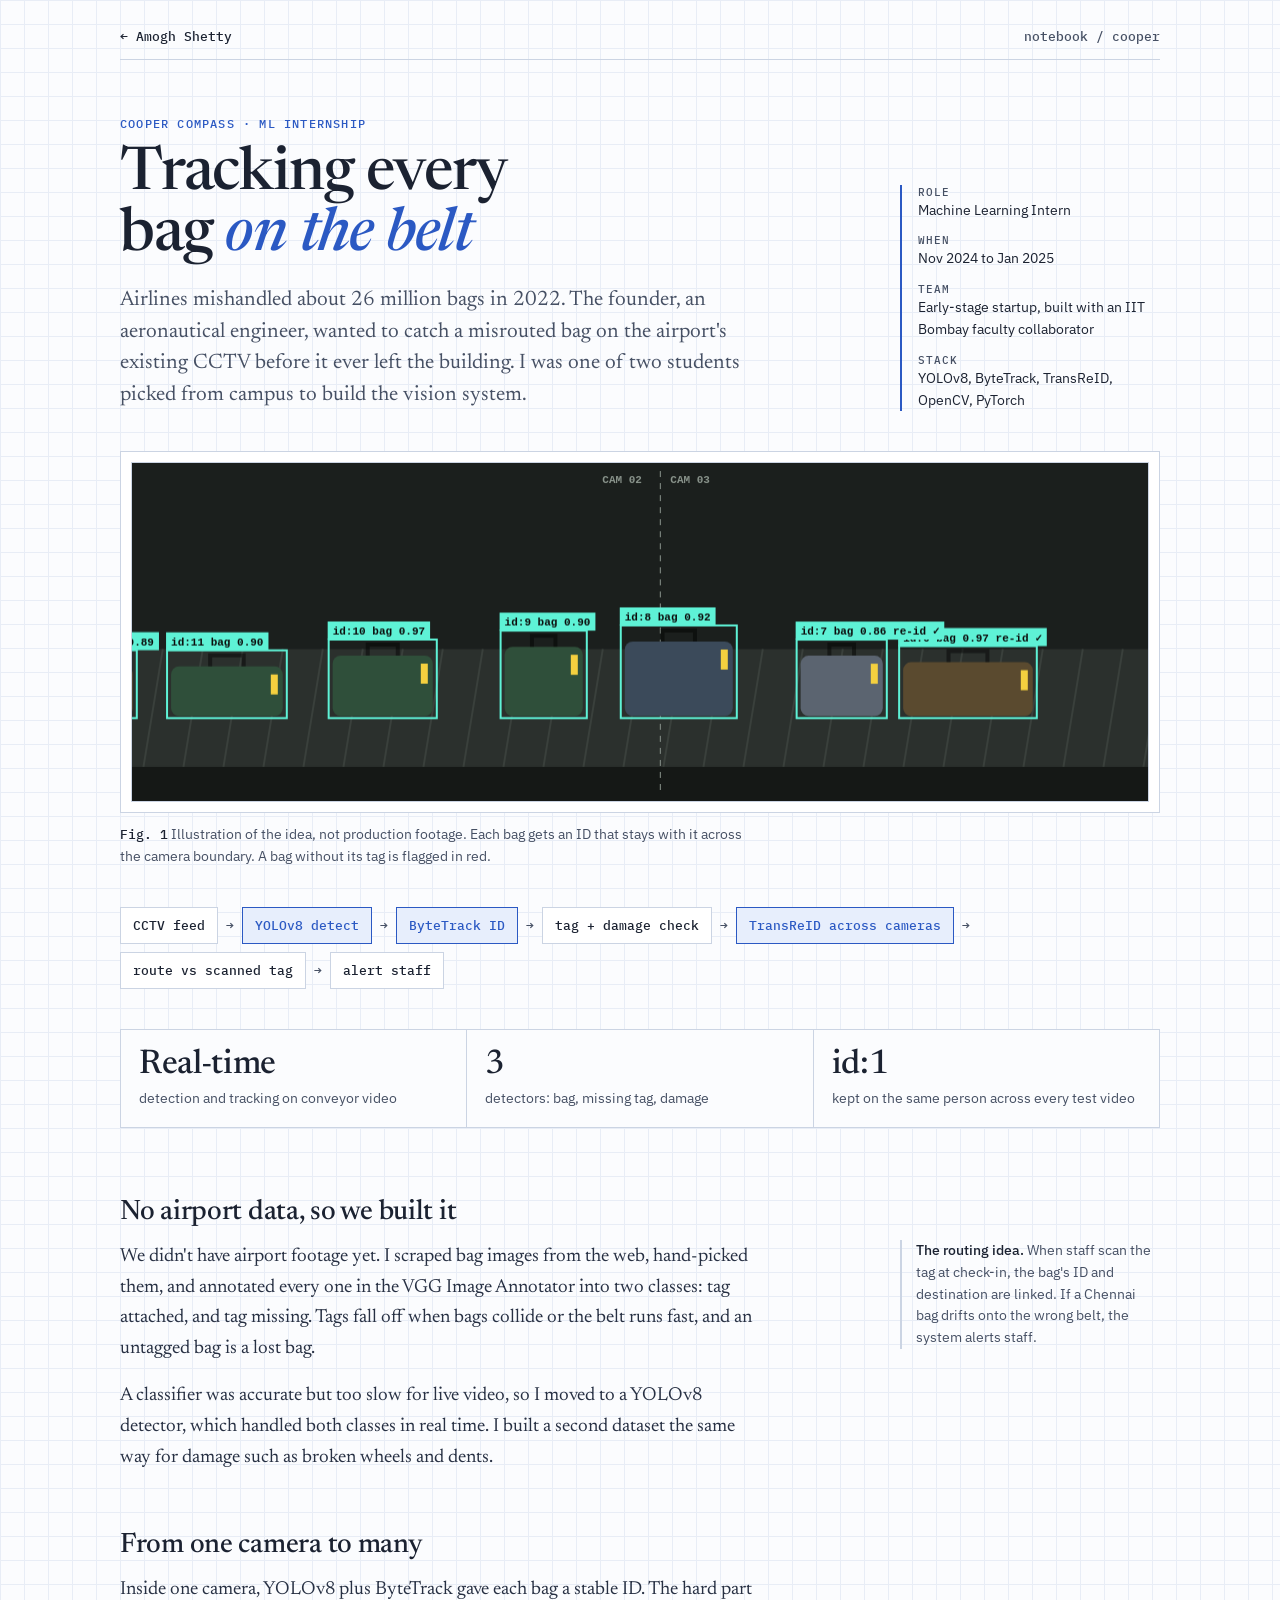
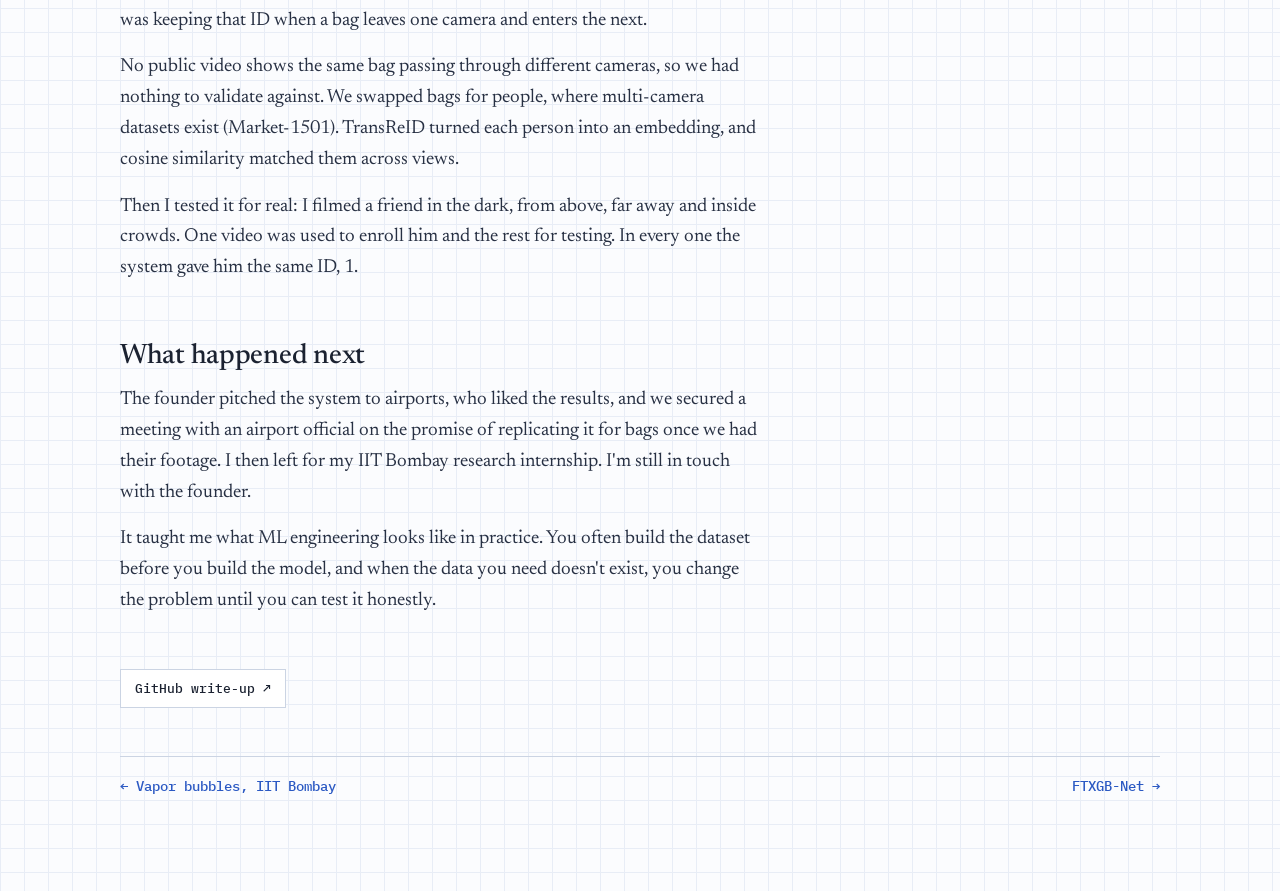
==== work/cooper.html @ 2e2453b0 "Launch portfolio site with the detection HUD homepage and project story pages. Co-Authored-By: Claud" ====
<!doctype html>
<html lang="en"><head>
<meta charset="utf-8"><meta name="viewport" content="width=device-width,initial-scale=1,viewport-fit=cover">
<title>Baggage tracking · Amogh Shetty</title>
<meta name="description" content="Real-time airport baggage tracking and cross-camera re-identification at Cooper Compass.">
<link rel="icon" href="data:image/svg+xml,%3Csvg xmlns=%27http://www.w3.org/2000/svg%27 viewBox=%270 0 32 32%27%3E%3Crect width=%2732%27 height=%2732%27 rx=%277%27 fill=%27%23111513%27/%3E%3Crect x=%277%27 y=%279%27 width=%2718%27 height=%2716%27 fill=%27none%27 stroke=%27%235ef2d6%27 stroke-width=%272.5%27/%3E%3Crect x=%277%27 y=%275%27 width=%2711%27 height=%275%27 fill=%27%235ef2d6%27/%3E%3C/svg%3E">
<link rel="preconnect" href="https://fonts.googleapis.com">
<link rel="stylesheet" href="https://fonts.googleapis.com/css2?family=IBM+Plex+Mono:wght@400;500&family=IBM+Plex+Sans:wght@400;500&family=Newsreader:ital,opsz,wght@0,6..72,400..600;1,6..72,400&display=swap">
<link rel="stylesheet" href="../shared/story.css">
</head><body><div class="page">
<div class="top"><a id="back" href="../index.html#work">← Amogh Shetty</a><span class="run">notebook / cooper</span></div>
<header class="h"><div><div class="k">Cooper Compass · ML internship</div><h1>Tracking every bag <i>on the belt</i></h1><p class="dek">Airlines mishandled about 26 million bags in 2022. The founder, an aeronautical engineer, wanted to catch a misrouted bag on the airport's existing CCTV before it ever left the building. I was one of two students picked from campus to build the vision system.</p></div><div class="facts"><div><b>Role</b>Machine Learning Intern</div><div><b>When</b>Nov 2024 to Jan 2025</div><div><b>Team</b>Early-stage startup, built with an IIT Bombay faculty collaborator</div><div><b>Stack</b>YOLOv8, ByteTrack, TransReID, OpenCV, PyTorch</div></div></header><figure><div class="frame"><div class="spec" style="background:#1b1f1d"><canvas id="belt"></canvas></div></div><figcaption><b>Fig. 1</b> Illustration of the idea, not production footage. Each bag gets an ID that stays with it across the camera boundary. A bag without its tag is flagged in red.</figcaption></figure><div class="pipe"><span>CCTV feed</span><i>→</i><span class="hi">YOLOv8 detect</span><i>→</i><span class="hi">ByteTrack ID</span><i>→</i><span>tag + damage check</span><i>→</i><span class="hi">TransReID across cameras</span><i>→</i><span>route vs scanned tag</span><i>→</i><span>alert staff</span></div><div class="nums"><div><strong>Real-time</strong><span>detection and tracking on conveyor video</span></div><div><strong>3</strong><span>detectors: bag, missing tag, damage</span></div><div><strong>id:1</strong><span>kept on the same person across every test video</span></div></div><div class="row"><div><h2>No airport data, so we built it</h2><p>We didn't have airport footage yet. I scraped bag images from the web, hand-picked them, and annotated every one in the VGG Image Annotator into two classes: tag attached, and tag missing. Tags fall off when bags collide or the belt runs fast, and an untagged bag is a lost bag.</p><p>A classifier was accurate but too slow for live video, so I moved to a YOLOv8 detector, which handled both classes in real time. I built a second dataset the same way for damage such as broken wheels and dents.</p></div><aside class=note><b>The routing idea.</b> When staff scan the tag at check-in, the bag's ID and destination are linked. If a Chennai bag drifts onto the wrong belt, the system alerts staff.</aside></div><div class="row"><div><h2>From one camera to many</h2><p>Inside one camera, YOLOv8 plus ByteTrack gave each bag a stable ID. The hard part was keeping that ID when a bag leaves one camera and enters the next.</p><p>No public video shows the same bag passing through different cameras, so we had nothing to validate against. We swapped bags for people, where multi-camera datasets exist (Market-1501). TransReID turned each person into an embedding, and cosine similarity matched them across views.</p><p>Then I tested it for real: I filmed a friend in the dark, from above, far away and inside crowds. One video was used to enroll him and the rest for testing. In every one the system gave him the same ID, 1.</p></div><div></div></div><div class="row"><div><h2>What happened next</h2><p>The founder pitched the system to airports, who liked the results, and we secured a meeting with an airport official on the promise of replicating it for bags once we had their footage. I then left for my IIT Bombay research internship. I'm still in touch with the founder.</p><p>It taught me what ML engineering looks like in practice. You often build the dataset before you build the model, and when the data you need doesn't exist, you change the problem until you can test it honestly.</p></div><div></div></div><div class="row"><div><div class="links"><a href="https://github.com/amoghshetty7436/baggage-tracking-reid" target="_blank" rel="noopener">GitHub write-up ↗</a></div></div><div></div></div><script src="../shared/conveyor.js"></script><script>new Conveyor(document.getElementById('belt'),{speed:1.2});</script><div class="next"><a href="iitb.html">← Vapor bubbles, IIT Bombay</a><a href="ftxgb.html">FTXGB-Net →</a></div>
</div>
</body></html>
---- shared/story.css ----
/* Project story pages: a lab-notebook look shared by both versions.
   Graph-paper ground, serif reading text, margin notes that fold inline on narrow screens. */
:root{
  --paper:#fbfcfe; --grid:#e8edf6; --ink:#1b2231; --ink2:#465064; --rule:#cbd4e3; --blue:#2b59c3; --blue-soft:#e7eefc;
  --serif:"Newsreader",Georgia,serif; --sans:"IBM Plex Sans",system-ui,sans-serif; --mono:"IBM Plex Mono",ui-monospace,monospace;
  color-scheme:light;
}
*{box-sizing:border-box}
body{margin:0;background:var(--paper);color:var(--ink);font:17px/1.6 var(--sans);
  background-image:linear-gradient(var(--grid) 1px,transparent 1px),linear-gradient(90deg,var(--grid) 1px,transparent 1px);background-size:24px 24px}
a{color:var(--blue)}
a:focus-visible,button:focus-visible,input:focus-visible{outline:2px solid var(--blue);outline-offset:3px}
img{max-width:100%;display:block}
.page{max-width:1080px;margin:0 auto;padding-left:max(20px,env(safe-area-inset-left,0px));padding-right:max(20px,env(safe-area-inset-right,0px));padding-block:28px 96px}
.top{display:flex;justify-content:space-between;align-items:center;gap:16px;font:500 13px var(--mono);border-bottom:1px solid var(--rule);padding-bottom:14px}
.top a{color:var(--ink);text-decoration:none}
.top a:hover{color:var(--blue)}
.top .run{color:var(--ink2)}
header.h{display:grid;grid-template-columns:minmax(0,1fr) 260px;gap:48px;padding-block:56px 32px}
header.h .k{font:500 12px var(--mono);letter-spacing:.1em;text-transform:uppercase;color:var(--blue)}
header.h h1{font:500 clamp(36px,5.4vw,60px)/1.02 var(--serif);letter-spacing:-.02em;margin:14px 0 18px;text-wrap:balance}
header.h h1 i{color:var(--blue)}
header.h .dek{font:400 21px/1.5 var(--serif);color:var(--ink2);margin:0;max-width:56ch}
.facts{align-self:end;display:grid;gap:12px;font-size:14px;border-left:2px solid var(--blue);padding-left:16px}
.facts b{display:block;font:500 11px var(--mono);letter-spacing:.08em;text-transform:uppercase;color:var(--ink2)}
.nums{display:grid;grid-template-columns:repeat(auto-fit,minmax(170px,1fr));gap:1px;background:var(--rule);border:1px solid var(--rule);margin-block:8px 56px}
.nums div{background:var(--paper);padding:18px 18px 16px}
.nums strong{display:block;font:500 34px/1.05 var(--serif);letter-spacing:-.01em;font-variant-numeric:tabular-nums}
.nums span{font-size:13.5px;color:var(--ink2)}
.row{display:grid;grid-template-columns:minmax(0,1fr) 260px;gap:48px;margin-bottom:28px}
.row h2{font:500 28px/1.2 var(--serif);margin:12px 0 12px;letter-spacing:-.01em}
.row p{font:400 19px/1.62 var(--serif);color:#273043;margin:0 0 16px;max-width:64ch}
.row ul{font:400 18px/1.6 var(--serif);color:#273043;padding-left:20px;margin:0 0 16px}
.row li{margin-bottom:6px}
.note{font-size:14px;line-height:1.55;color:var(--ink2);border-left:2px solid var(--rule);padding-left:14px;align-self:start;margin-top:56px}
.note b{color:var(--ink);font-weight:500}
figure{margin:8px 0 40px}
figure .frame{border:1px solid var(--rule);background:#fff;padding:10px}
figcaption{font-size:14px;color:var(--ink2);margin-top:10px;max-width:80ch}
figcaption b{font:500 13px var(--mono);color:var(--ink)}
.compare{position:relative;overflow:hidden;background:#000;aspect-ratio:774/680;max-width:520px;--x:55%}
.compare img{position:absolute;inset:0;width:100%;height:100%;object-fit:cover}
.compare .m{clip-path:inset(0 0 0 var(--x))}
.compare .bar{position:absolute;top:0;bottom:0;left:var(--x);width:2px;background:var(--blue);box-shadow:0 0 0 1px #fff}
.compare .lbl{position:absolute;top:10px;font:500 12px var(--mono);background:rgba(255,255,255,.9);color:var(--ink);padding:3px 7px}
.compare input{position:absolute;inset:0;width:100%;height:100%;opacity:0;cursor:ew-resize;margin:0}
.pipe{display:flex;flex-wrap:wrap;gap:8px;align-items:center;font:500 13px var(--mono);margin:6px 0 40px}
.pipe span{background:#fff;border:1px solid var(--rule);padding:9px 12px}
.pipe span.hi{background:var(--blue-soft);border-color:var(--blue);color:var(--blue)}
.pipe i{font-style:normal;color:var(--ink2)}
.spec{position:relative;aspect-ratio:3/1;background:#000;border:1px solid var(--rule)}
.spec canvas{position:absolute;inset:0;width:100%;height:100%}
@media (max-width:640px){.spec{aspect-ratio:16/10}}
.links{display:flex;flex-wrap:wrap;gap:10px;margin-top:8px}
.links a{font:500 13px var(--mono);text-decoration:none;border:1px solid var(--rule);background:#fff;padding:10px 14px;color:var(--ink)}
.links a:hover{border-color:var(--blue);color:var(--blue)}
.next{border-top:1px solid var(--rule);margin-top:48px;padding-top:20px;display:flex;justify-content:space-between;gap:16px;flex-wrap:wrap;font:500 14px var(--mono)}
.next a{text-decoration:none}
@media (max-width:820px){
  header.h,.row{grid-template-columns:1fr;gap:16px}
  .note{margin-top:0}
  header.h{padding-top:40px}
}
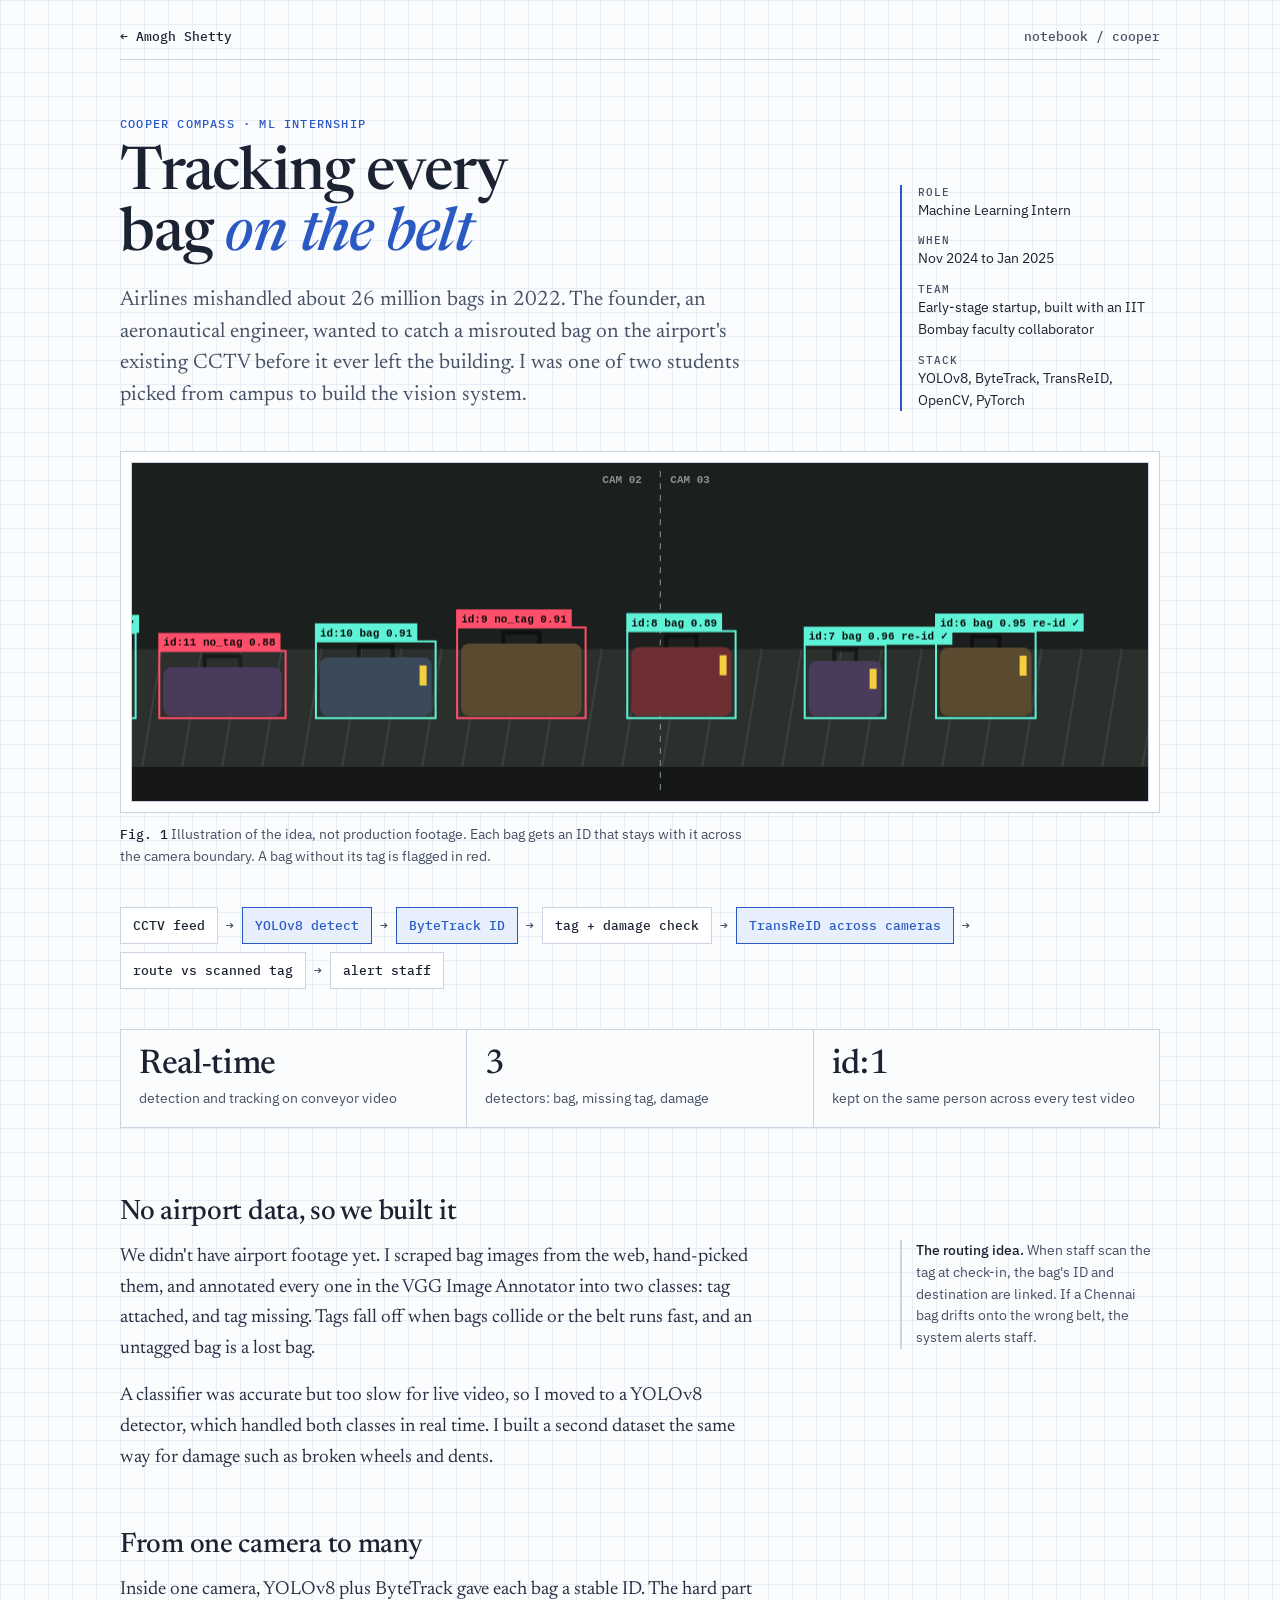
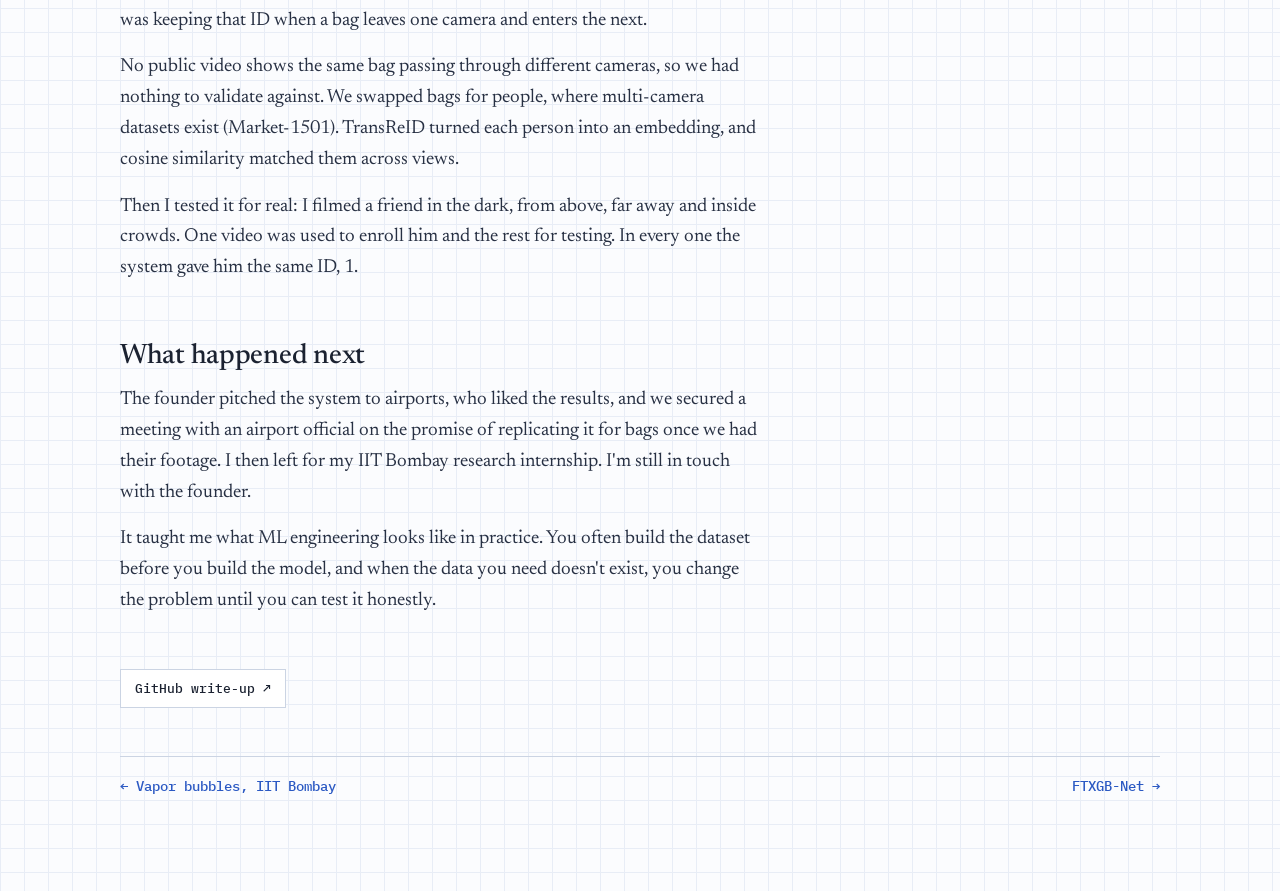
==== commit fe824ed9: "Fix hero spacing, section highlighting, back links and copy button; add a 404 page. - Reset default " ====
--- a/work/cooper.html
+++ b/work/cooper.html
@@ -8,7 +8,7 @@
 <link rel="stylesheet" href="https://fonts.googleapis.com/css2?family=IBM+Plex+Mono:wght@400;500&family=IBM+Plex+Sans:wght@400;500&family=Newsreader:ital,opsz,wght@0,6..72,400..600;1,6..72,400&display=swap">
 <link rel="stylesheet" href="../shared/story.css">
 </head><body><div class="page">
-<div class="top"><a id="back" href="../index.html#work">← Amogh Shetty</a><span class="run">notebook / cooper</span></div>
+<div class="top"><a id="back" href="../#work">← Amogh Shetty</a><span class="run">notebook / cooper</span></div>
 <header class="h"><div><div class="k">Cooper Compass · ML internship</div><h1>Tracking every bag <i>on the belt</i></h1><p class="dek">Airlines mishandled about 26 million bags in 2022. The founder, an aeronautical engineer, wanted to catch a misrouted bag on the airport's existing CCTV before it ever left the building. I was one of two students picked from campus to build the vision system.</p></div><div class="facts"><div><b>Role</b>Machine Learning Intern</div><div><b>When</b>Nov 2024 to Jan 2025</div><div><b>Team</b>Early-stage startup, built with an IIT Bombay faculty collaborator</div><div><b>Stack</b>YOLOv8, ByteTrack, TransReID, OpenCV, PyTorch</div></div></header><figure><div class="frame"><div class="spec" style="background:#1b1f1d"><canvas id="belt"></canvas></div></div><figcaption><b>Fig. 1</b> Illustration of the idea, not production footage. Each bag gets an ID that stays with it across the camera boundary. A bag without its tag is flagged in red.</figcaption></figure><div class="pipe"><span>CCTV feed</span><i>→</i><span class="hi">YOLOv8 detect</span><i>→</i><span class="hi">ByteTrack ID</span><i>→</i><span>tag + damage check</span><i>→</i><span class="hi">TransReID across cameras</span><i>→</i><span>route vs scanned tag</span><i>→</i><span>alert staff</span></div><div class="nums"><div><strong>Real-time</strong><span>detection and tracking on conveyor video</span></div><div><strong>3</strong><span>detectors: bag, missing tag, damage</span></div><div><strong>id:1</strong><span>kept on the same person across every test video</span></div></div><div class="row"><div><h2>No airport data, so we built it</h2><p>We didn't have airport footage yet. I scraped bag images from the web, hand-picked them, and annotated every one in the VGG Image Annotator into two classes: tag attached, and tag missing. Tags fall off when bags collide or the belt runs fast, and an untagged bag is a lost bag.</p><p>A classifier was accurate but too slow for live video, so I moved to a YOLOv8 detector, which handled both classes in real time. I built a second dataset the same way for damage such as broken wheels and dents.</p></div><aside class=note><b>The routing idea.</b> When staff scan the tag at check-in, the bag's ID and destination are linked. If a Chennai bag drifts onto the wrong belt, the system alerts staff.</aside></div><div class="row"><div><h2>From one camera to many</h2><p>Inside one camera, YOLOv8 plus ByteTrack gave each bag a stable ID. The hard part was keeping that ID when a bag leaves one camera and enters the next.</p><p>No public video shows the same bag passing through different cameras, so we had nothing to validate against. We swapped bags for people, where multi-camera datasets exist (Market-1501). TransReID turned each person into an embedding, and cosine similarity matched them across views.</p><p>Then I tested it for real: I filmed a friend in the dark, from above, far away and inside crowds. One video was used to enroll him and the rest for testing. In every one the system gave him the same ID, 1.</p></div><div></div></div><div class="row"><div><h2>What happened next</h2><p>The founder pitched the system to airports, who liked the results, and we secured a meeting with an airport official on the promise of replicating it for bags once we had their footage. I then left for my IIT Bombay research internship. I'm still in touch with the founder.</p><p>It taught me what ML engineering looks like in practice. You often build the dataset before you build the model, and when the data you need doesn't exist, you change the problem until you can test it honestly.</p></div><div></div></div><div class="row"><div><div class="links"><a href="https://github.com/amoghshetty7436/baggage-tracking-reid" target="_blank" rel="noopener">GitHub write-up ↗</a></div></div><div></div></div><script src="../shared/conveyor.js"></script><script>new Conveyor(document.getElementById('belt'),{speed:1.2});</script><div class="next"><a href="iitb.html">← Vapor bubbles, IIT Bombay</a><a href="ftxgb.html">FTXGB-Net →</a></div>
 </div>
 </body></html>
